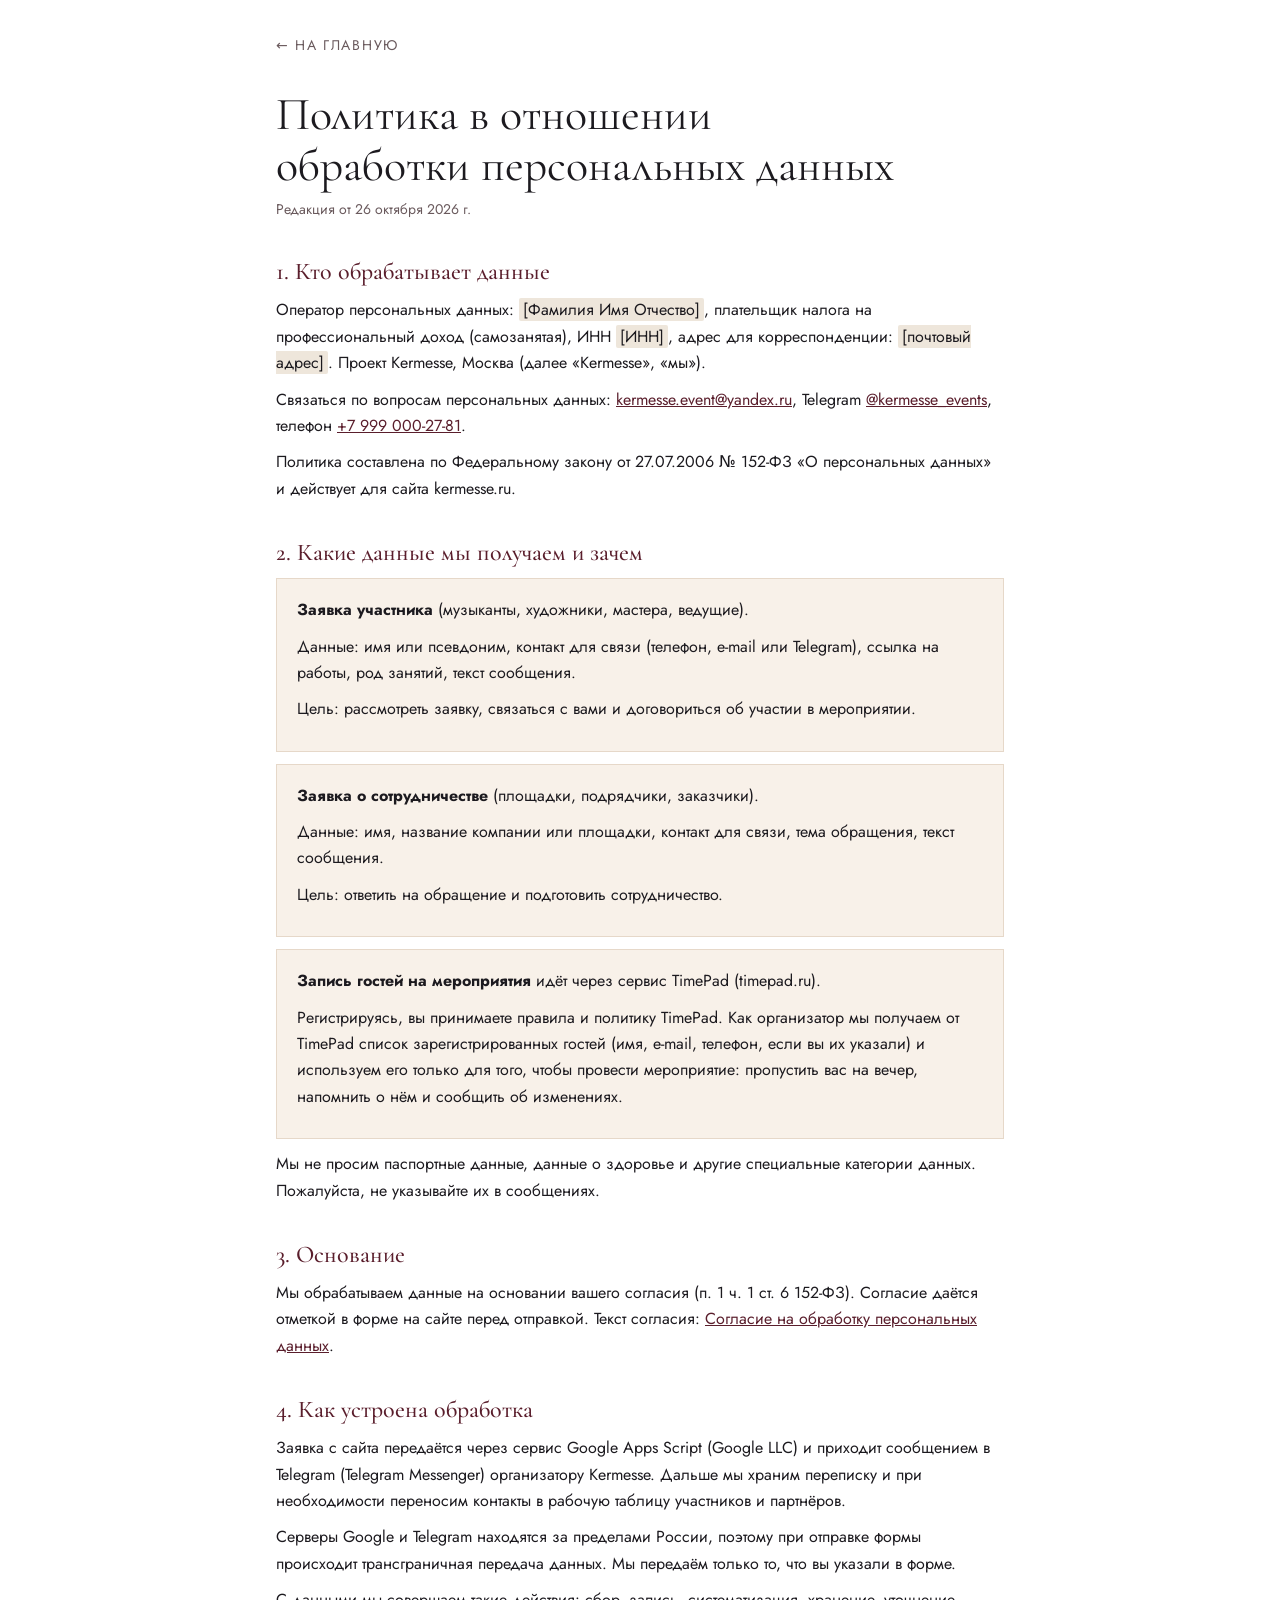
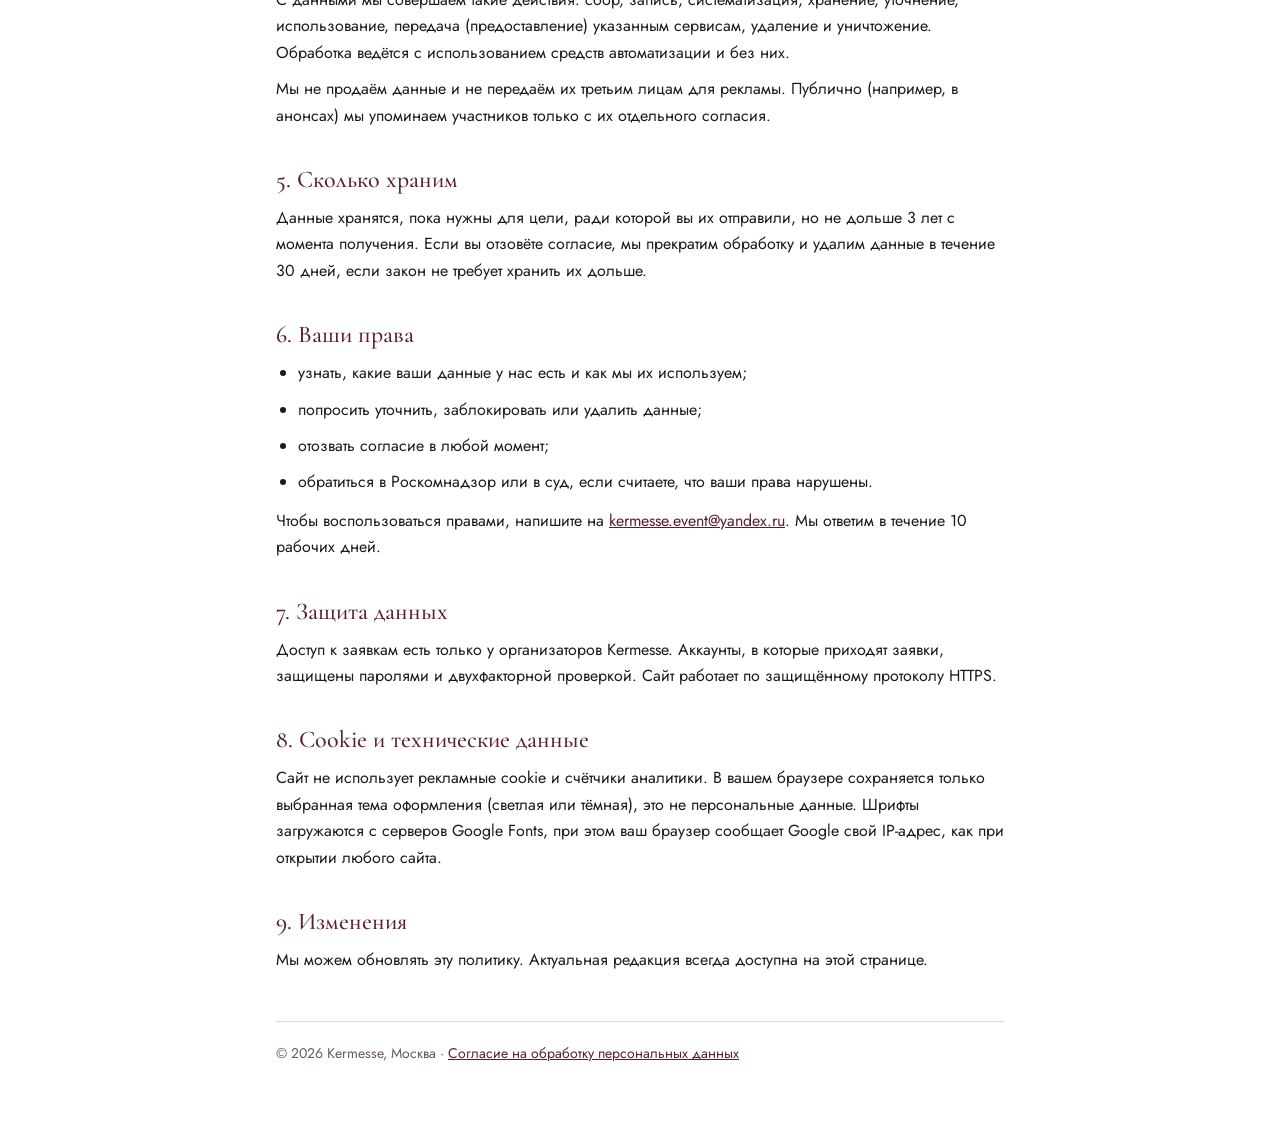
==== privacy.html @ d9d86bf3 "Согласие на обработку персональных данных в формах, политика и текст согласия Co-Authored-By: Claude" ====
<!doctype html>
<html lang="ru">
<head>
<meta charset="utf-8">
<meta name="viewport" content="width=device-width, initial-scale=1">
<link rel="icon" type="image/png" href="favicon.png">
<title>Политика конфиденциальности</title>
<meta name="description" content="Политика Kermesse в отношении обработки персональных данных.">
<script>try{var t=localStorage.getItem("kms-theme");if(t)document.documentElement.setAttribute("data-theme",t);}catch(e){}</script>
<link rel="stylesheet" href="https://fonts.googleapis.com/css2?family=Cormorant+Garamond:wght@400;500&family=Jost:wght@400;500&display=swap">
<link rel="stylesheet" href="legal.css">
</head>
<body>
<main class="doc">
  <a class="back" href="/">← На главную</a>
  <h1>Политика в отношении обработки персональных данных</h1>
  <p class="date">Редакция от 26 октября 2026 г.</p>

  <h2>1. Кто обрабатывает данные</h2>
  <p>Оператор персональных данных: <mark class="stub">[Фамилия Имя Отчество]</mark>, плательщик налога на профессиональный доход (самозанятая), ИНН <mark class="stub">[ИНН]</mark>, адрес для корреспонденции: <mark class="stub">[почтовый адрес]</mark>. Проект Kermesse, Москва (далее «Kermesse», «мы»).</p>
  <p>Связаться по вопросам персональных данных: <a href="mailto:kermesse.event@yandex.ru">kermesse.event@yandex.ru</a>, Telegram <a href="https://t.me/kermesse_events">@kermesse_events</a>, телефон <a href="tel:+79990002781">+7 999 000-27-81</a>.</p>
  <p>Политика составлена по Федеральному закону от 27.07.2006 № 152-ФЗ «О персональных данных» и действует для сайта kermesse.ru.</p>

  <h2>2. Какие данные мы получаем и зачем</h2>
  <div class="card">
    <p><b>Заявка участника</b> (музыканты, художники, мастера, ведущие).</p>
    <p>Данные: имя или псевдоним, контакт для связи (телефон, e-mail или Telegram), ссылка на работы, род занятий, текст сообщения.</p>
    <p>Цель: рассмотреть заявку, связаться с вами и договориться об участии в мероприятии.</p>
  </div>
  <div class="card">
    <p><b>Заявка о сотрудничестве</b> (площадки, подрядчики, заказчики).</p>
    <p>Данные: имя, название компании или площадки, контакт для связи, тема обращения, текст сообщения.</p>
    <p>Цель: ответить на обращение и подготовить сотрудничество.</p>
  </div>
  <div class="card">
    <p><b>Запись гостей на мероприятия</b> идёт через сервис TimePad (timepad.ru).</p>
    <p>Регистрируясь, вы принимаете правила и политику TimePad. Как организатор мы получаем от TimePad список зарегистрированных гостей (имя, e-mail, телефон, если вы их указали) и используем его только для того, чтобы провести мероприятие: пропустить вас на вечер, напомнить о нём и сообщить об изменениях.</p>
  </div>
  <p>Мы не просим паспортные данные, данные о здоровье и другие специальные категории данных. Пожалуйста, не указывайте их в сообщениях.</p>

  <h2>3. Основание</h2>
  <p>Мы обрабатываем данные на основании вашего согласия (п. 1 ч. 1 ст. 6 152-ФЗ). Согласие даётся отметкой в форме на сайте перед отправкой. Текст согласия: <a href="soglasie.html">Согласие на обработку персональных данных</a>.</p>

  <h2>4. Как устроена обработка</h2>
  <p>Заявка с сайта передаётся через сервис Google Apps Script (Google LLC) и приходит сообщением в Telegram (Telegram Messenger) организатору Kermesse. Дальше мы храним переписку и при необходимости переносим контакты в рабочую таблицу участников и партнёров.</p>
  <p>Серверы Google и Telegram находятся за пределами России, поэтому при отправке формы происходит трансграничная передача данных. Мы передаём только то, что вы указали в форме.</p>
  <p>С данными мы совершаем такие действия: сбор, запись, систематизация, хранение, уточнение, использование, передача (предоставление) указанным сервисам, удаление и уничтожение. Обработка ведётся с использованием средств автоматизации и без них.</p>
  <p>Мы не продаём данные и не передаём их третьим лицам для рекламы. Публично (например, в анонсах) мы упоминаем участников только с их отдельного согласия.</p>

  <h2>5. Сколько храним</h2>
  <p>Данные хранятся, пока нужны для цели, ради которой вы их отправили, но не дольше 3 лет с момента получения. Если вы отзовёте согласие, мы прекратим обработку и удалим данные в течение 30 дней, если закон не требует хранить их дольше.</p>

  <h2>6. Ваши права</h2>
  <ul>
    <li>узнать, какие ваши данные у нас есть и как мы их используем;</li>
    <li>попросить уточнить, заблокировать или удалить данные;</li>
    <li>отозвать согласие в любой момент;</li>
    <li>обратиться в Роскомнадзор или в суд, если считаете, что ваши права нарушены.</li>
  </ul>
  <p>Чтобы воспользоваться правами, напишите на <a href="mailto:kermesse.event@yandex.ru">kermesse.event@yandex.ru</a>. Мы ответим в течение 10 рабочих дней.</p>

  <h2>7. Защита данных</h2>
  <p>Доступ к заявкам есть только у организаторов Kermesse. Аккаунты, в которые приходят заявки, защищены паролями и двухфакторной проверкой. Сайт работает по защищённому протоколу HTTPS.</p>

  <h2>8. Cookie и технические данные</h2>
  <p>Сайт не использует рекламные cookie и счётчики аналитики. В вашем браузере сохраняется только выбранная тема оформления (светлая или тёмная), это не персональные данные. Шрифты загружаются с серверов Google Fonts, при этом ваш браузер сообщает Google свой IP-адрес, как при открытии любого сайта.</p>

  <h2>9. Изменения</h2>
  <p>Мы можем обновлять эту политику. Актуальная редакция всегда доступна на этой странице.</p>

  <p class="foot">© 2026 Kermesse, Москва · <a href="soglasie.html">Согласие на обработку персональных данных</a></p>
</main>
</body>
</html>
---- legal.css ----
:root {
  --bg: #FFFFFF; --bg-raised: #F8F1E9; --fg: #1C1A1F; --muted: #6A5A5D; --line: #E6D8C9;
  --accent: #5A1E2C; --gold: #A8834A; --stub-bg: rgba(168, 131, 74, .2); --focus: #A8834A;
  --f-display: "Italiana", "Cormorant Garamond", Georgia, serif;
  --f-serif: "Cormorant Garamond", Georgia, serif;
  --f-sans: "Jost", system-ui, sans-serif;
}
@media (prefers-color-scheme: dark) {
  :root:not([data-theme="light"]) {
    --bg: #1C1A1F; --bg-raised: #252228; --fg: #F3E7DA; --muted: #B8AAA2; --line: #3B353B;
    --accent: #C9A46A; --gold: #C9A46A; --stub-bg: rgba(201, 164, 106, .22); --focus: #C9A46A;
    color-scheme: dark;
  }
}
:root[data-theme="dark"] {
  --bg: #1C1A1F; --bg-raised: #252228; --fg: #F3E7DA; --muted: #B8AAA2; --line: #3B353B;
  --accent: #C9A46A; --gold: #C9A46A; --stub-bg: rgba(201, 164, 106, .22); --focus: #C9A46A;
  color-scheme: dark;
}
* { box-sizing: border-box; }
body { margin: 0; background: var(--bg); color: var(--fg); font: 16px/1.65 var(--f-sans); -webkit-font-smoothing: antialiased; }
a { color: var(--accent); }
:focus-visible { outline: 2px solid var(--focus); outline-offset: 3px; }
.doc { max-width: 760px; margin: 0 auto; padding: 32px 16px 72px; }
.back { display: inline-block; margin-bottom: 32px; font-size: 14px; letter-spacing: .12em; text-transform: uppercase; text-decoration: none; color: var(--muted); }
.back:hover { color: var(--accent); }
h1 { font: 400 clamp(32px, 6vw, 46px)/1.1 var(--f-serif); margin: 0 0 8px; text-wrap: balance; }
.date { color: var(--muted); font-size: 14px; margin: 0 0 32px; }
h2 { font: 500 24px/1.25 var(--f-serif); margin: 36px 0 10px; color: var(--accent); }
p, li { margin: 0 0 10px; }
ul { padding-left: 22px; margin: 0 0 12px; }
.card { background: var(--bg-raised); border: 1px solid var(--line); padding: 18px 20px; margin: 0 0 12px; }
.stub { background: var(--stub-bg); color: inherit; padding: 0 4px; border-radius: 2px; }
.foot { margin-top: 48px; padding-top: 20px; border-top: 1px solid var(--line); font-size: 14px; color: var(--muted); }
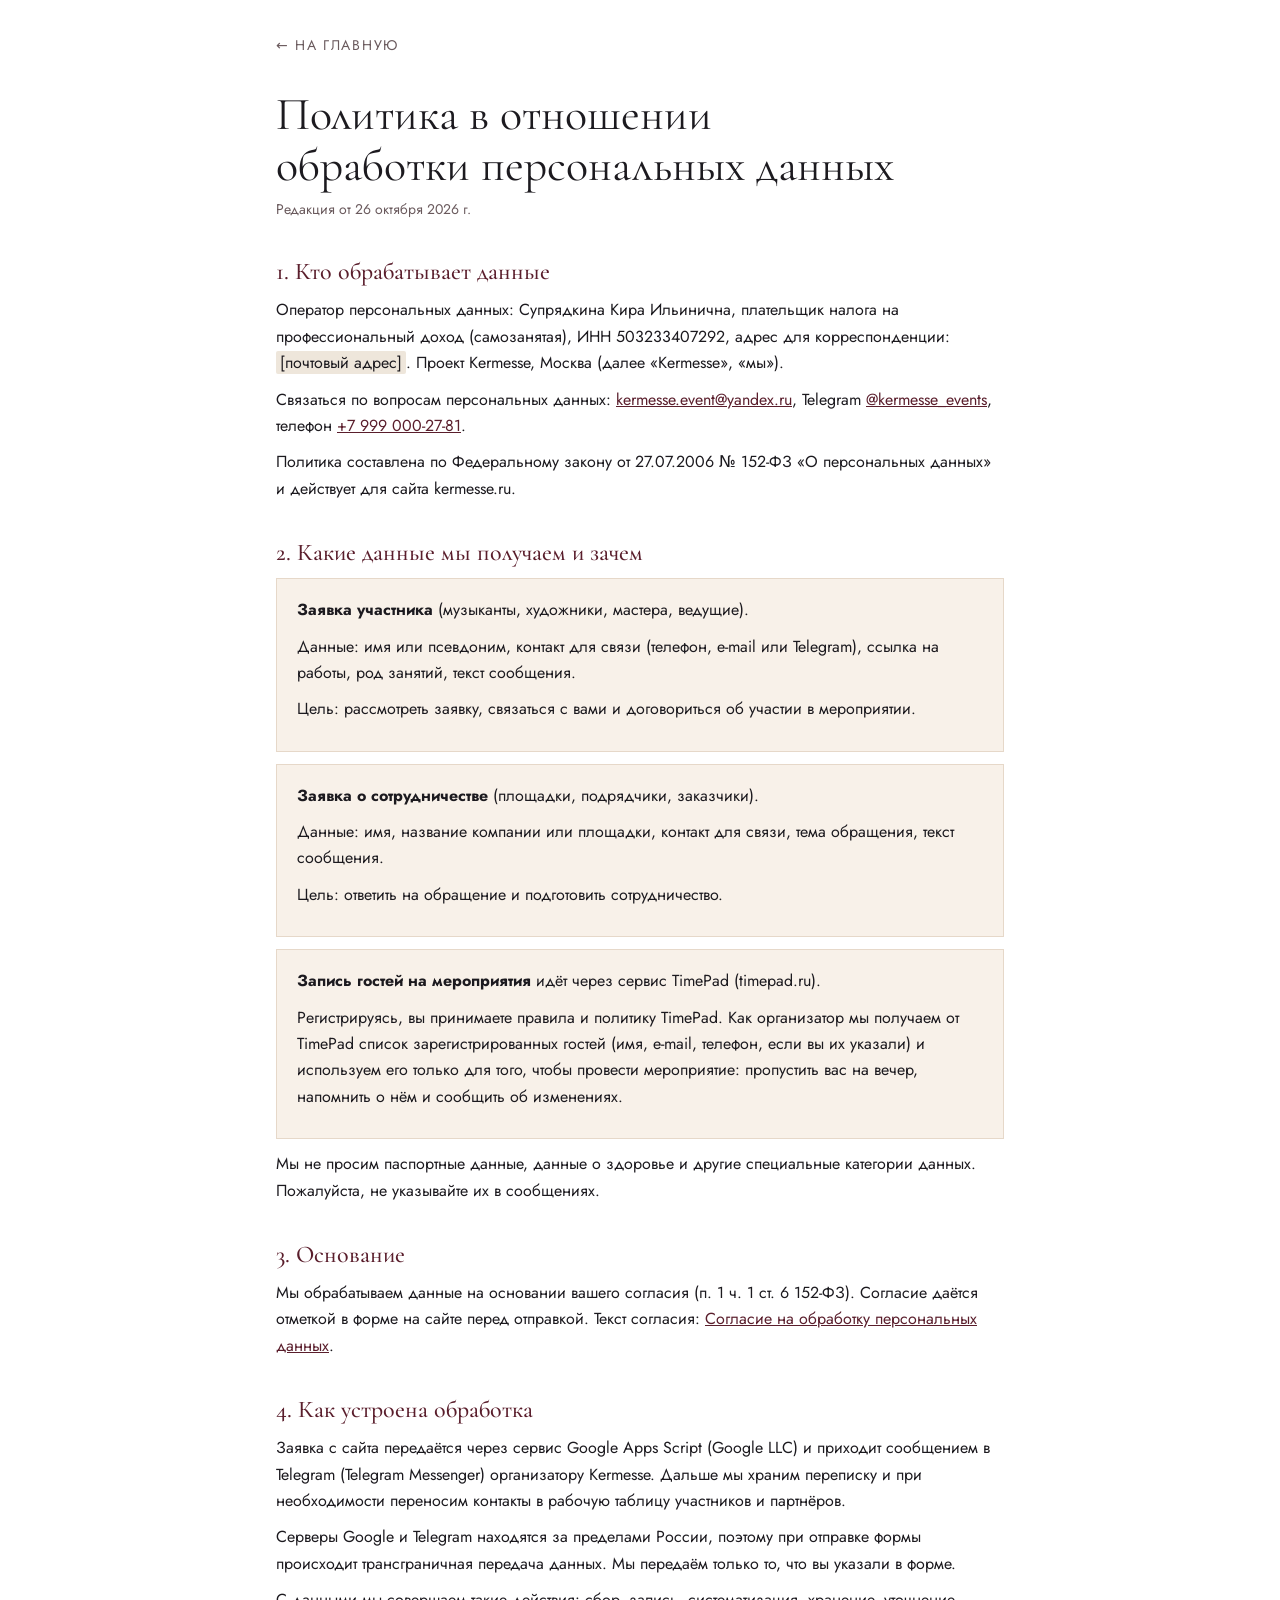
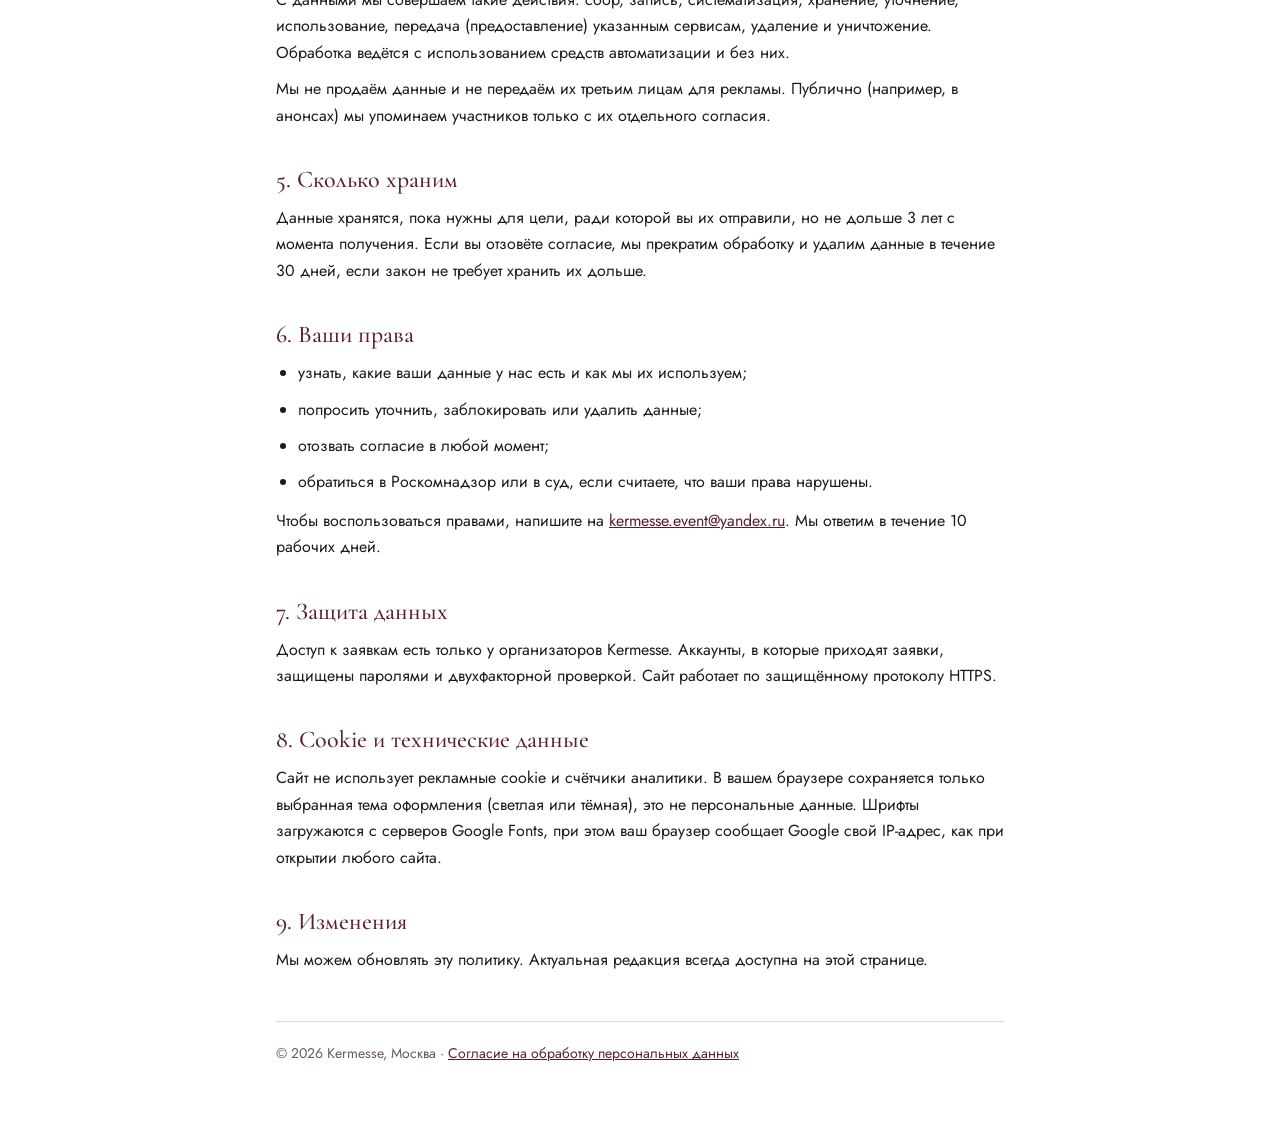
==== commit 0d3331c1: "ФИО и ИНН оператора в политике и согласии Co-Authored-By: Claude Opus 5.5 (1M context) <noreply@anth" ====
--- a/privacy.html
+++ b/privacy.html
@@ -17,7 +17,7 @@
   <p class="date">Редакция от 26 октября 2026 г.</p>
 
   <h2>1. Кто обрабатывает данные</h2>
-  <p>Оператор персональных данных: <mark class="stub">[Фамилия Имя Отчество]</mark>, плательщик налога на профессиональный доход (самозанятая), ИНН <mark class="stub">[ИНН]</mark>, адрес для корреспонденции: <mark class="stub">[почтовый адрес]</mark>. Проект Kermesse, Москва (далее «Kermesse», «мы»).</p>
+  <p>Оператор персональных данных: Супрядкина Кира Ильинична, плательщик налога на профессиональный доход (самозанятая), ИНН 503233407292, адрес для корреспонденции: <mark class="stub">[почтовый адрес]</mark>. Проект Kermesse, Москва (далее «Kermesse», «мы»).</p>
   <p>Связаться по вопросам персональных данных: <a href="mailto:kermesse.event@yandex.ru">kermesse.event@yandex.ru</a>, Telegram <a href="https://t.me/kermesse_events">@kermesse_events</a>, телефон <a href="tel:+79990002781">+7 999 000-27-81</a>.</p>
   <p>Политика составлена по Федеральному закону от 27.07.2006 № 152-ФЗ «О персональных данных» и действует для сайта kermesse.ru.</p>
 
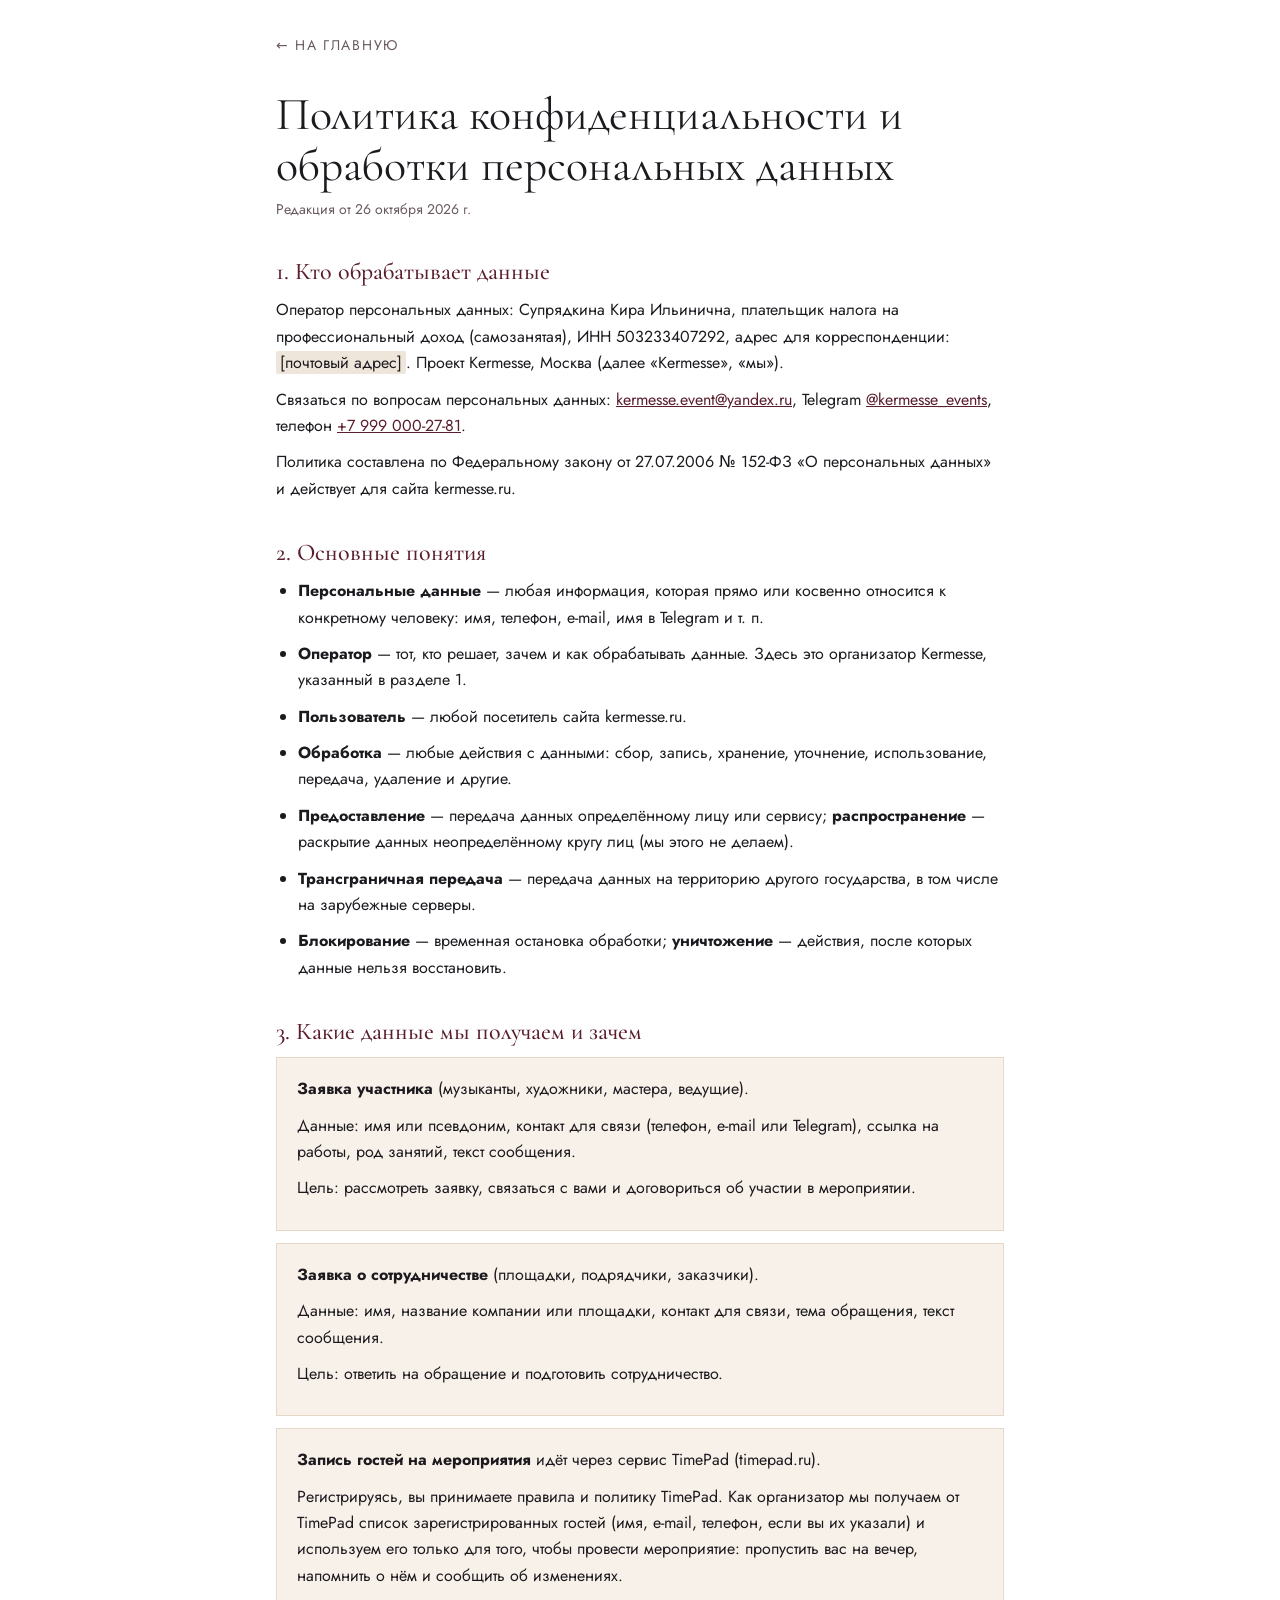
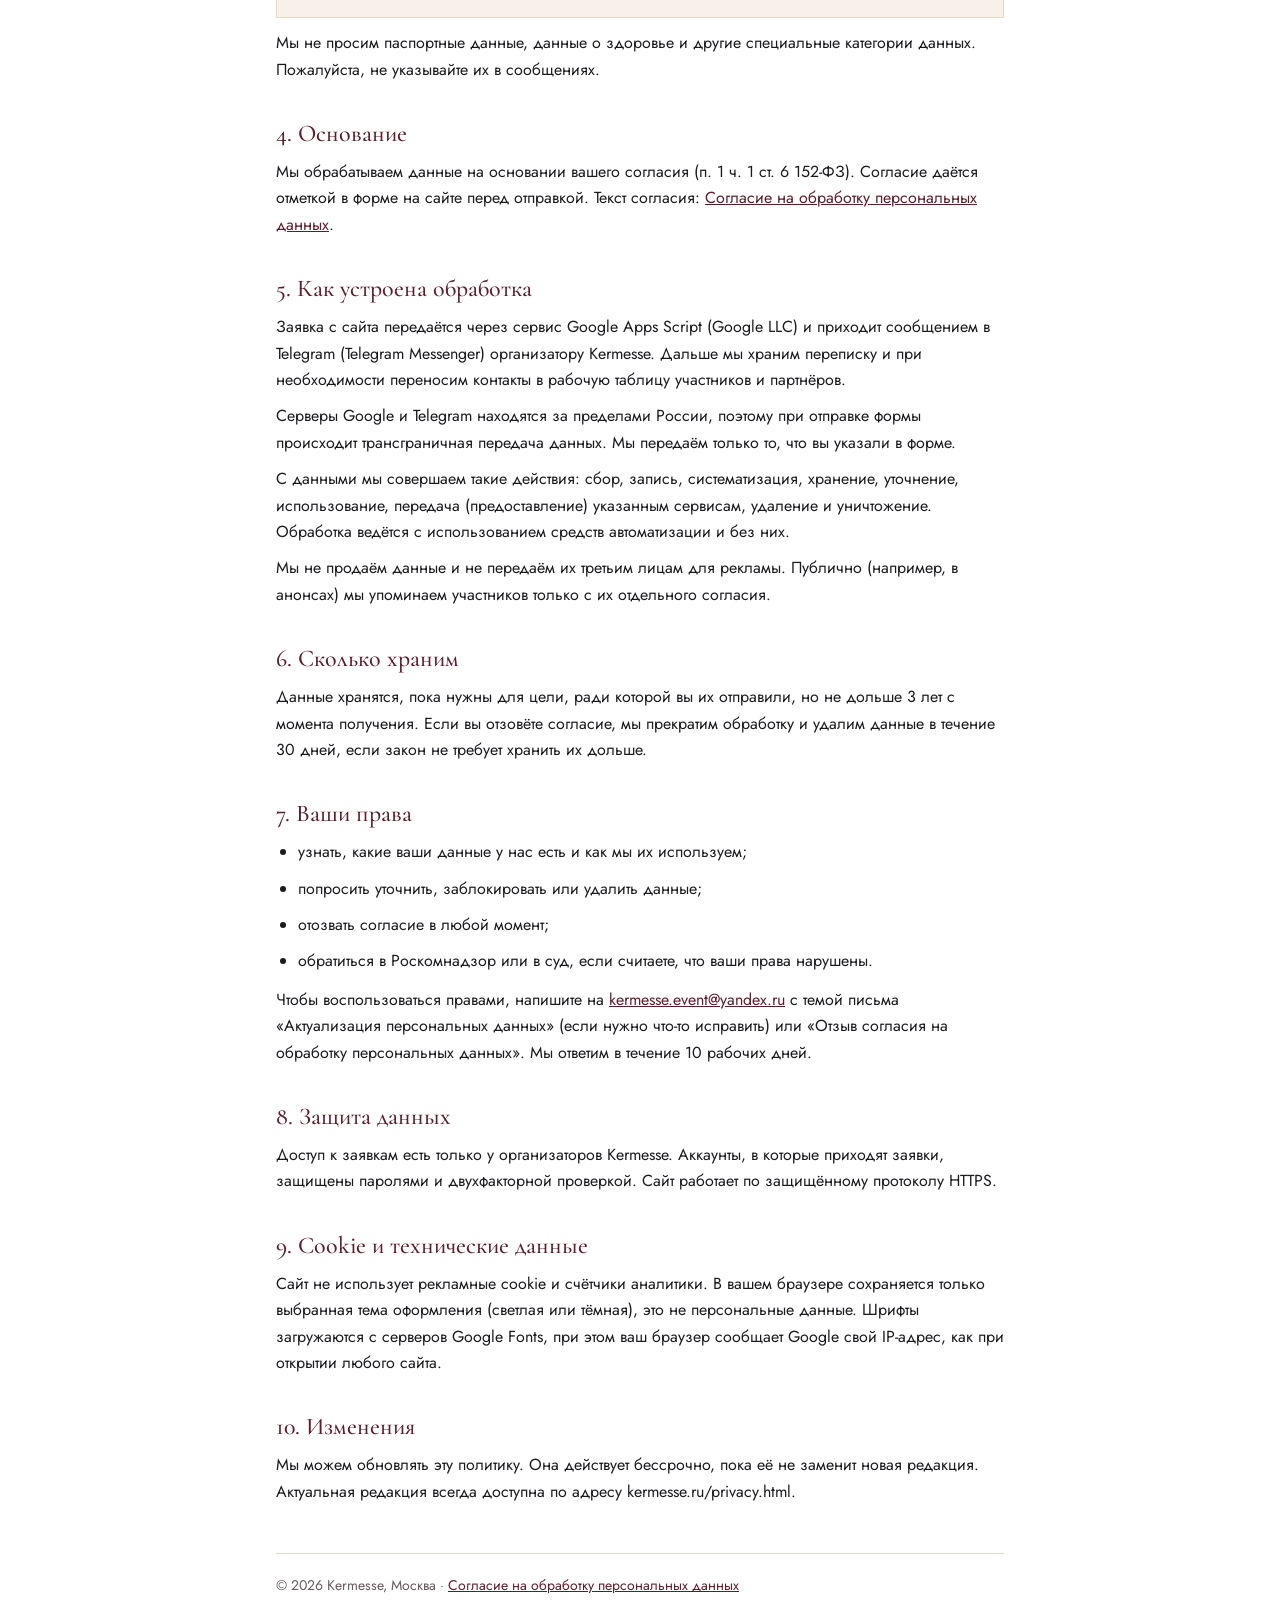
==== commit 151c8996: "Политика: основные понятия, темы писем для уточнения и отзыва Co-Authored-By: Claude Opus 5.5 (1M co" ====
--- a/privacy.html
+++ b/privacy.html
@@ -13,7 +13,7 @@
 <body>
 <main class="doc">
   <a class="back" href="/">← На главную</a>
-  <h1>Политика в отношении обработки персональных данных</h1>
+  <h1>Политика конфиденциальности и обработки персональных данных</h1>
   <p class="date">Редакция от 26 октября 2026 г.</p>
 
   <h2>1. Кто обрабатывает данные</h2>
@@ -21,7 +21,18 @@
   <p>Связаться по вопросам персональных данных: <a href="mailto:kermesse.event@yandex.ru">kermesse.event@yandex.ru</a>, Telegram <a href="https://t.me/kermesse_events">@kermesse_events</a>, телефон <a href="tel:+79990002781">+7 999 000-27-81</a>.</p>
   <p>Политика составлена по Федеральному закону от 27.07.2006 № 152-ФЗ «О персональных данных» и действует для сайта kermesse.ru.</p>
 
-  <h2>2. Какие данные мы получаем и зачем</h2>
+  <h2>2. Основные понятия</h2>
+  <ul>
+    <li><b>Персональные данные</b> — любая информация, которая прямо или косвенно относится к конкретному человеку: имя, телефон, e-mail, имя в Telegram и т. п.</li>
+    <li><b>Оператор</b> — тот, кто решает, зачем и как обрабатывать данные. Здесь это организатор Kermesse, указанный в разделе 1.</li>
+    <li><b>Пользователь</b> — любой посетитель сайта kermesse.ru.</li>
+    <li><b>Обработка</b> — любые действия с данными: сбор, запись, хранение, уточнение, использование, передача, удаление и другие.</li>
+    <li><b>Предоставление</b> — передача данных определённому лицу или сервису; <b>распространение</b> — раскрытие данных неопределённому кругу лиц (мы этого не делаем).</li>
+    <li><b>Трансграничная передача</b> — передача данных на территорию другого государства, в том числе на зарубежные серверы.</li>
+    <li><b>Блокирование</b> — временная остановка обработки; <b>уничтожение</b> — действия, после которых данные нельзя восстановить.</li>
+  </ul>
+
+  <h2>3. Какие данные мы получаем и зачем</h2>
   <div class="card">
     <p><b>Заявка участника</b> (музыканты, художники, мастера, ведущие).</p>
     <p>Данные: имя или псевдоним, контакт для связи (телефон, e-mail или Telegram), ссылка на работы, род занятий, текст сообщения.</p>
@@ -38,35 +49,35 @@
   </div>
   <p>Мы не просим паспортные данные, данные о здоровье и другие специальные категории данных. Пожалуйста, не указывайте их в сообщениях.</p>
 
-  <h2>3. Основание</h2>
+  <h2>4. Основание</h2>
   <p>Мы обрабатываем данные на основании вашего согласия (п. 1 ч. 1 ст. 6 152-ФЗ). Согласие даётся отметкой в форме на сайте перед отправкой. Текст согласия: <a href="soglasie.html">Согласие на обработку персональных данных</a>.</p>
 
-  <h2>4. Как устроена обработка</h2>
+  <h2>5. Как устроена обработка</h2>
   <p>Заявка с сайта передаётся через сервис Google Apps Script (Google LLC) и приходит сообщением в Telegram (Telegram Messenger) организатору Kermesse. Дальше мы храним переписку и при необходимости переносим контакты в рабочую таблицу участников и партнёров.</p>
   <p>Серверы Google и Telegram находятся за пределами России, поэтому при отправке формы происходит трансграничная передача данных. Мы передаём только то, что вы указали в форме.</p>
   <p>С данными мы совершаем такие действия: сбор, запись, систематизация, хранение, уточнение, использование, передача (предоставление) указанным сервисам, удаление и уничтожение. Обработка ведётся с использованием средств автоматизации и без них.</p>
   <p>Мы не продаём данные и не передаём их третьим лицам для рекламы. Публично (например, в анонсах) мы упоминаем участников только с их отдельного согласия.</p>
 
-  <h2>5. Сколько храним</h2>
+  <h2>6. Сколько храним</h2>
   <p>Данные хранятся, пока нужны для цели, ради которой вы их отправили, но не дольше 3 лет с момента получения. Если вы отзовёте согласие, мы прекратим обработку и удалим данные в течение 30 дней, если закон не требует хранить их дольше.</p>
 
-  <h2>6. Ваши права</h2>
+  <h2>7. Ваши права</h2>
   <ul>
     <li>узнать, какие ваши данные у нас есть и как мы их используем;</li>
     <li>попросить уточнить, заблокировать или удалить данные;</li>
     <li>отозвать согласие в любой момент;</li>
     <li>обратиться в Роскомнадзор или в суд, если считаете, что ваши права нарушены.</li>
   </ul>
-  <p>Чтобы воспользоваться правами, напишите на <a href="mailto:kermesse.event@yandex.ru">kermesse.event@yandex.ru</a>. Мы ответим в течение 10 рабочих дней.</p>
+  <p>Чтобы воспользоваться правами, напишите на <a href="mailto:kermesse.event@yandex.ru">kermesse.event@yandex.ru</a> с темой письма «Актуализация персональных данных» (если нужно что-то исправить) или «Отзыв согласия на обработку персональных данных». Мы ответим в течение 10 рабочих дней.</p>
 
-  <h2>7. Защита данных</h2>
+  <h2>8. Защита данных</h2>
   <p>Доступ к заявкам есть только у организаторов Kermesse. Аккаунты, в которые приходят заявки, защищены паролями и двухфакторной проверкой. Сайт работает по защищённому протоколу HTTPS.</p>
 
-  <h2>8. Cookie и технические данные</h2>
+  <h2>9. Cookie и технические данные</h2>
   <p>Сайт не использует рекламные cookie и счётчики аналитики. В вашем браузере сохраняется только выбранная тема оформления (светлая или тёмная), это не персональные данные. Шрифты загружаются с серверов Google Fonts, при этом ваш браузер сообщает Google свой IP-адрес, как при открытии любого сайта.</p>
 
-  <h2>9. Изменения</h2>
-  <p>Мы можем обновлять эту политику. Актуальная редакция всегда доступна на этой странице.</p>
+  <h2>10. Изменения</h2>
+  <p>Мы можем обновлять эту политику. Она действует бессрочно, пока её не заменит новая редакция. Актуальная редакция всегда доступна по адресу kermesse.ru/privacy.html.</p>
 
   <p class="foot">© 2026 Kermesse, Москва · <a href="soglasie.html">Согласие на обработку персональных данных</a></p>
 </main>
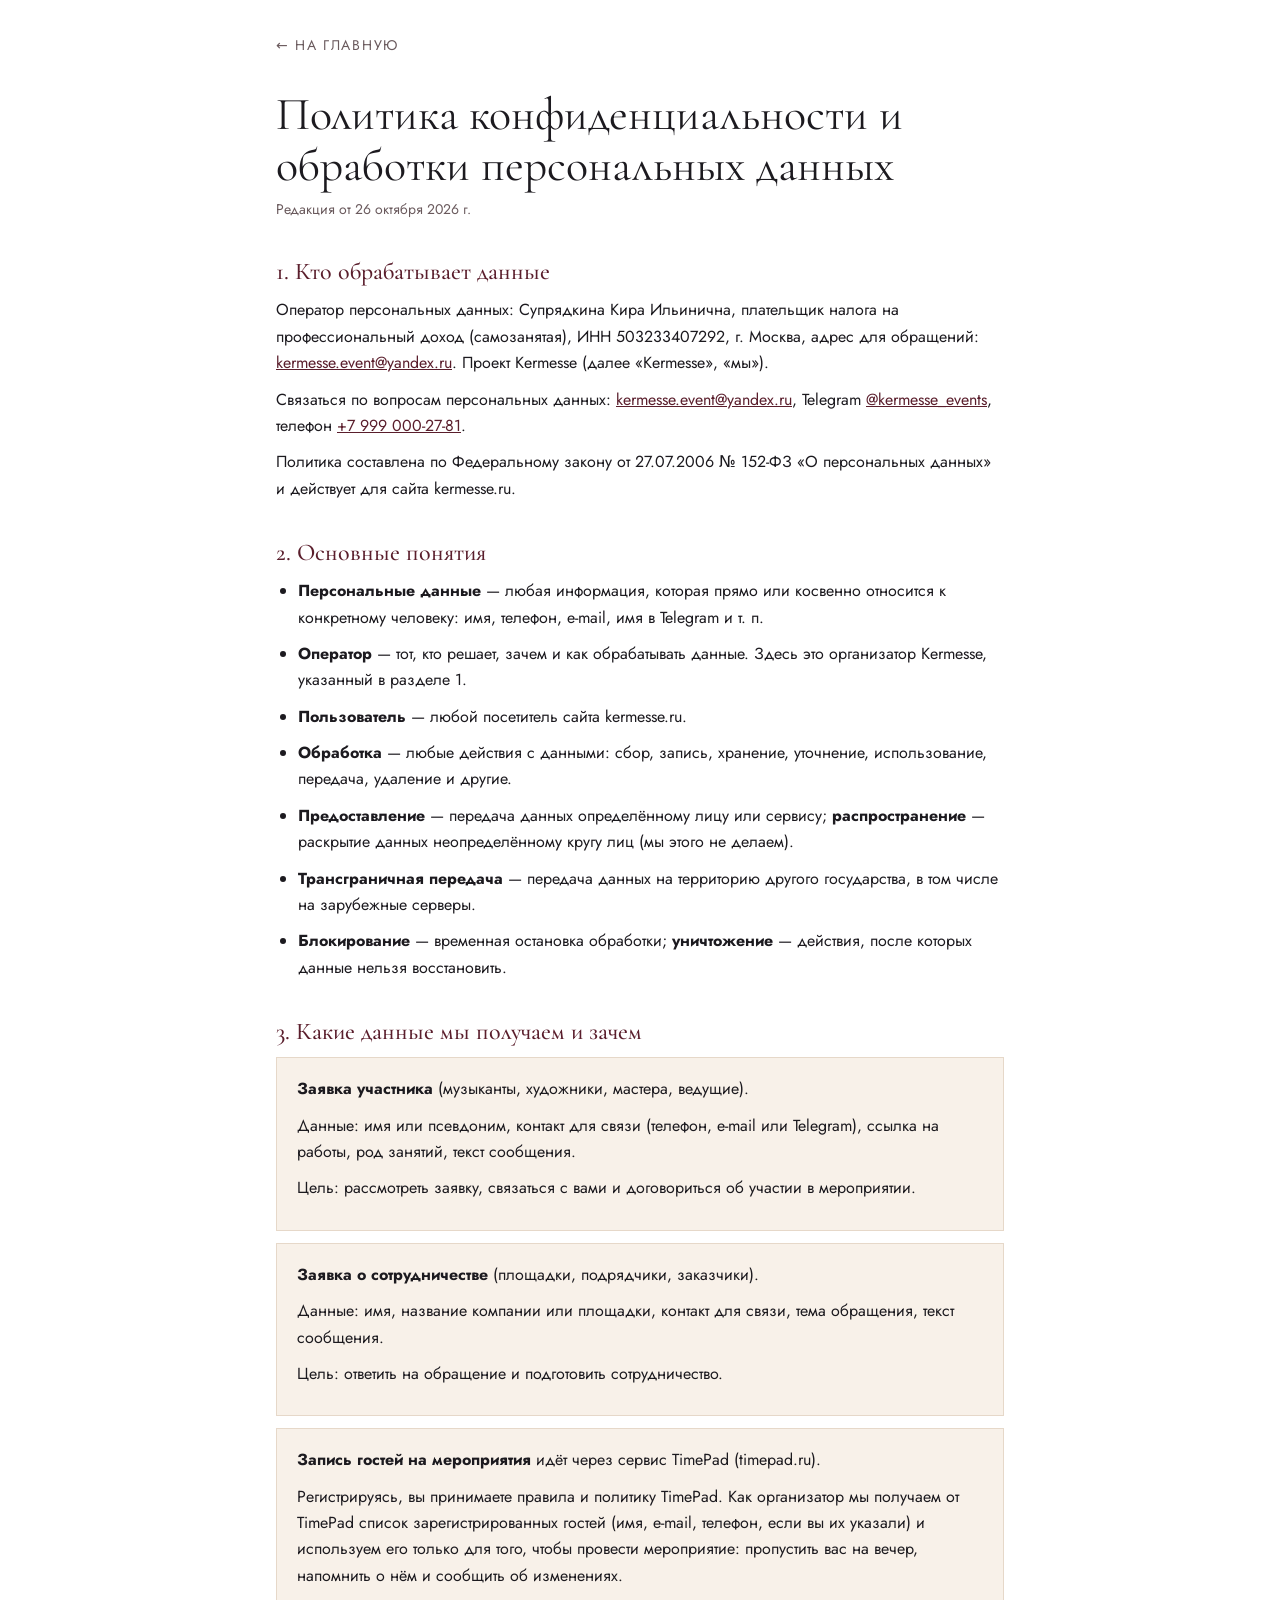
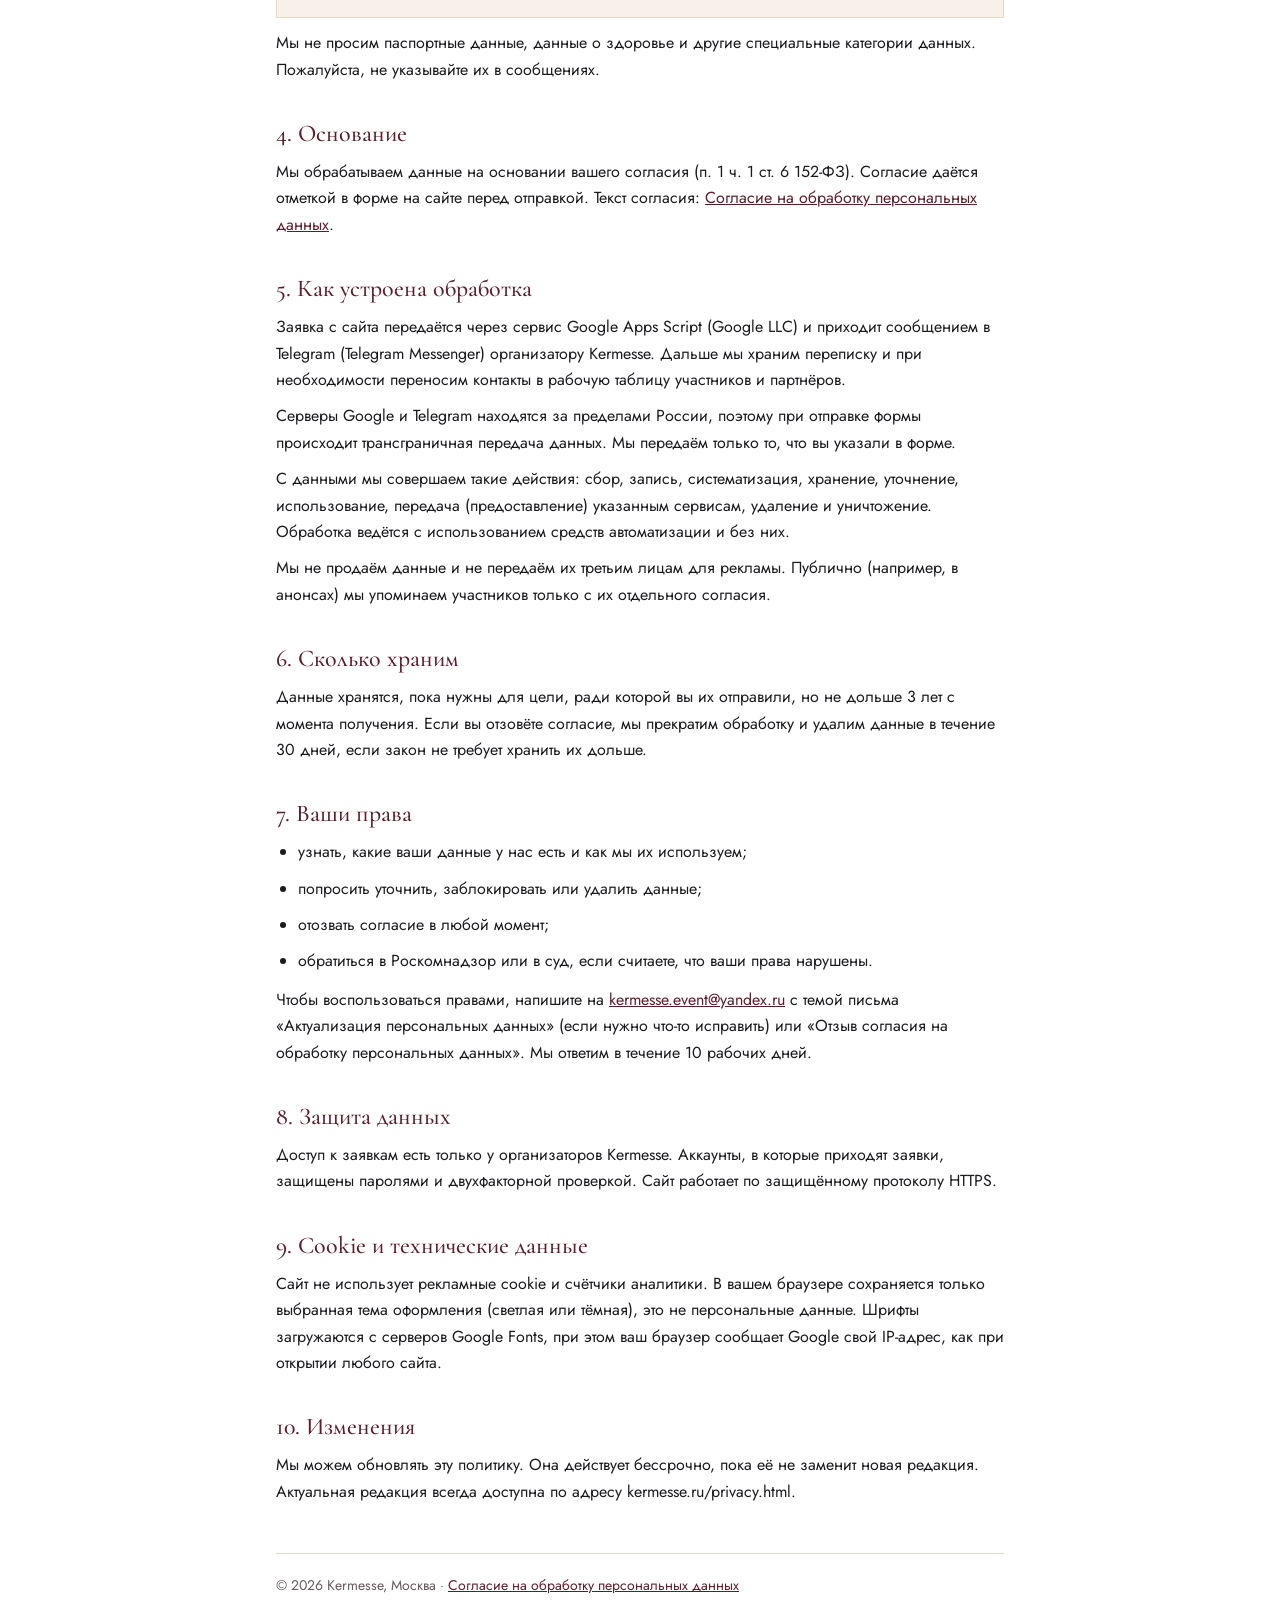
==== commit 3e22bde5: "Адрес оператора: Москва и e-mail вместо заглушки Co-Authored-By: Claude Opus 5.5 (1M context) <norep" ====
--- a/privacy.html
+++ b/privacy.html
@@ -17,7 +17,7 @@
   <p class="date">Редакция от 26 октября 2026 г.</p>
 
   <h2>1. Кто обрабатывает данные</h2>
-  <p>Оператор персональных данных: Супрядкина Кира Ильинична, плательщик налога на профессиональный доход (самозанятая), ИНН 503233407292, адрес для корреспонденции: <mark class="stub">[почтовый адрес]</mark>. Проект Kermesse, Москва (далее «Kermesse», «мы»).</p>
+  <p>Оператор персональных данных: Супрядкина Кира Ильинична, плательщик налога на профессиональный доход (самозанятая), ИНН 503233407292, г. Москва, адрес для обращений: <a href="mailto:kermesse.event@yandex.ru">kermesse.event@yandex.ru</a>. Проект Kermesse (далее «Kermesse», «мы»).</p>
   <p>Связаться по вопросам персональных данных: <a href="mailto:kermesse.event@yandex.ru">kermesse.event@yandex.ru</a>, Telegram <a href="https://t.me/kermesse_events">@kermesse_events</a>, телефон <a href="tel:+79990002781">+7 999 000-27-81</a>.</p>
   <p>Политика составлена по Федеральному закону от 27.07.2006 № 152-ФЗ «О персональных данных» и действует для сайта kermesse.ru.</p>
 
